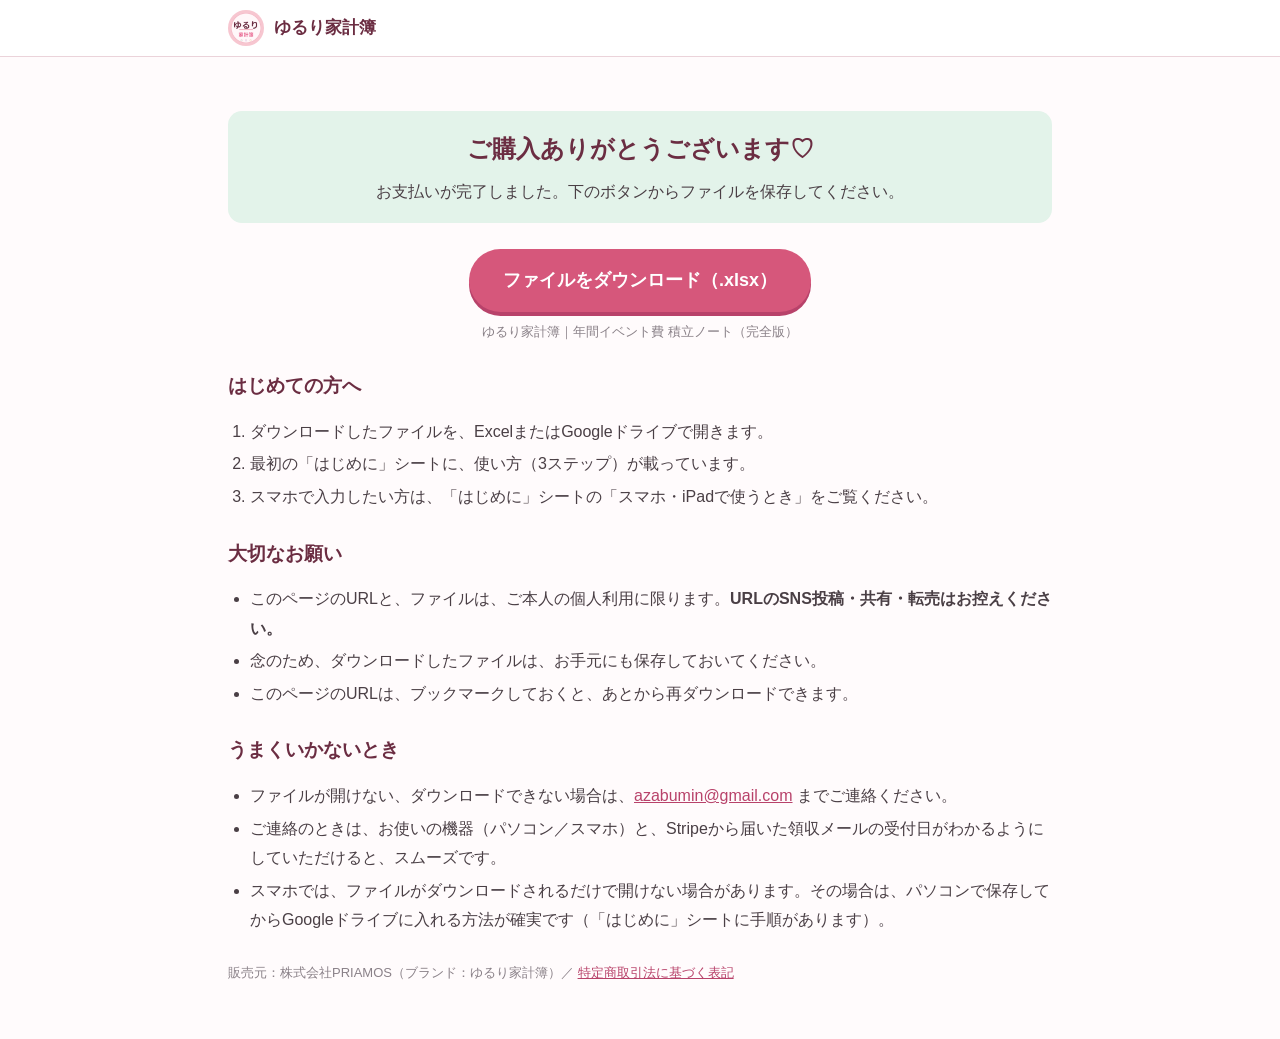
==== d/b08ef48af299823381ae/index.html @ 0afad3a7 "Add files via upload" ====
<!doctype html>
<html lang="ja">
<head>
<meta charset="utf-8">
<meta name="viewport" content="width=device-width,initial-scale=1">
<meta name="robots" content="noindex,nofollow,noarchive">
<meta name="referrer" content="no-referrer">
<title>ご購入ありがとうございます｜ゆるり家計簿</title>
<link rel="icon" href="../../img/favicon.png">
<link rel="stylesheet" href="../../style.css">
</head>
<body>
<header class="site">
  <div class="wrap">
    <img src="../../img/icon.png" alt="">
    <span class="brand">ゆるり家計簿</span>
  </div>
</header>

<main class="wrap doc" style="padding:34px 18px 50px">
  <div class="ok">
    <h1 style="margin:0 0 6px;font-size:24px">ご購入ありがとうございます♡</h1>
    <p style="margin:0">お支払いが完了しました。下のボタンからファイルを保存してください。</p>
  </div>

  <p style="text-align:center;margin:26px 0 8px">
    <a class="btn" href="yururi-kakeibo-event-fund-note.xlsx" download>ファイルをダウンロード（.xlsx）</a>
  </p>
  <p class="note" style="text-align:center">ゆるり家計簿｜年間イベント費 積立ノート（完全版）</p>

  <h2>はじめての方へ</h2>
  <ol>
    <li>ダウンロードしたファイルを、ExcelまたはGoogleドライブで開きます。</li>
    <li>最初の「はじめに」シートに、使い方（3ステップ）が載っています。</li>
    <li>スマホで入力したい方は、「はじめに」シートの「スマホ・iPadで使うとき」をご覧ください。</li>
  </ol>

  <h2>大切なお願い</h2>
  <ul>
    <li>このページのURLと、ファイルは、ご本人の個人利用に限ります。<b>URLのSNS投稿・共有・転売はお控えください。</b></li>
    <li>念のため、ダウンロードしたファイルは、お手元にも保存しておいてください。</li>
    <li>このページのURLは、ブックマークしておくと、あとから再ダウンロードできます。</li>
  </ul>

  <h2>うまくいかないとき</h2>
  <ul>
    <li>ファイルが開けない、ダウンロードできない場合は、<a href="mailto:azabumin@gmail.com?subject=%E3%80%90%E3%82%86%E3%82%8B%E3%82%8A%E5%AE%B6%E8%A8%88%E7%B0%BF%E3%80%91%E3%83%80%E3%82%A6%E3%83%B3%E3%83%AD%E3%83%BC%E3%83%89%E3%81%AE%E3%81%8A%E5%95%8F%E3%81%84%E5%90%88%E3%82%8F%E3%81%9B">azabumin@gmail.com</a> までご連絡ください。</li>
    <li>ご連絡のときは、お使いの機器（パソコン／スマホ）と、Stripeから届いた領収メールの受付日がわかるようにしていただけると、スムーズです。</li>
    <li>スマホでは、ファイルがダウンロードされるだけで開けない場合があります。その場合は、パソコンで保存してからGoogleドライブに入れる方法が確実です（「はじめに」シートに手順があります）。</li>
  </ul>

  <p class="note" style="margin-top:26px">販売元：株式会社PRIAMOS（ブランド：ゆるり家計簿）／ <a href="../../tokusho.html">特定商取引法に基づく表記</a></p>
</main>
</body>
</html>
---- style.css ----
:root{
  --pink:#F7C6D0; --pink-d:#E98FA6; --pink-l:#FDECEF; --plum:#6B2D42; --txt:#4A3F45;
  --mute:#8A8188; --cream:#FFF7DB; --lav:#E9E3F5; --mint:#E3F3EA; --line:#EBD3DA; --white:#fff;
  --btn:#D6577B; --btn-d:#B8426A;
}
*{box-sizing:border-box}
html{color-scheme:light;scroll-behavior:smooth}
body{margin:0;background:#FFFBFC;color:var(--txt);line-height:1.85;font-size:16px;
  font-family:"Meiryo","メイリオ","Hiragino Kaku Gothic ProN","Hiragino Sans","Noto Sans JP",sans-serif;
  -webkit-text-size-adjust:100%}
img{max-width:100%;height:auto}
a{color:var(--btn-d)}
.wrap{max-width:860px;margin:0 auto;padding:0 18px}
header.site{background:var(--white);border-bottom:1px solid var(--line)}
header.site .wrap{display:flex;align-items:center;gap:10px;padding-top:10px;padding-bottom:10px}
header.site img{width:36px;height:36px;border-radius:50%}
header.site .brand{font-weight:700;color:var(--plum);text-decoration:none;font-size:17px}
header.site nav{margin-left:auto;font-size:14px}
header.site nav a{margin-left:14px;text-decoration:none;color:var(--txt)}
.hero{background:linear-gradient(180deg,var(--pink) 0%,var(--pink-l) 100%);padding:44px 0 40px;text-align:center}
.hero .tag{display:inline-block;background:var(--white);color:var(--btn-d);border-radius:999px;padding:3px 14px;font-size:13px;font-weight:700;margin-bottom:14px}
.hero h1{margin:0 0 10px;color:var(--plum);font-size:clamp(24px,5.4vw,36px);line-height:1.45}
.hero .sub{margin:0 auto 22px;max-width:620px;font-size:16px}
.price{margin:6px 0 4px;color:var(--plum)}
.price b{font-size:40px}
.price small{font-size:15px}
.note{font-size:13px;color:var(--mute);margin:4px 0}
.btn{display:inline-block;background:var(--btn);color:#fff!important;text-decoration:none;font-weight:700;
  padding:15px 34px;border-radius:999px;font-size:18px;box-shadow:0 4px 0 var(--btn-d);border:0;cursor:pointer}
.btn:hover{background:var(--btn-d)}
.btn.sub{background:var(--white);color:var(--btn-d)!important;box-shadow:0 3px 0 var(--pink-d);border:2px solid var(--pink-d);font-size:16px;padding:12px 26px}
.btn[aria-disabled="true"]{background:#c9bcc1;box-shadow:0 4px 0 #a99da2;pointer-events:none}
section{padding:42px 0}
section.alt{background:var(--pink-l)}
h2{color:var(--plum);font-size:clamp(21px,4.6vw,27px);text-align:center;margin:0 0 6px;line-height:1.5}
h2::after{content:"";display:block;width:56px;height:4px;background:var(--pink);border-radius:2px;margin:10px auto 0}
.lead{text-align:center;color:var(--mute);margin:12px 0 26px;font-size:15px}
.grid{display:grid;gap:14px}
@media(min-width:640px){.grid.c2{grid-template-columns:1fr 1fr}.grid.c3{grid-template-columns:1fr 1fr 1fr}}
.card{background:var(--white);border:1px solid var(--line);border-radius:16px;padding:18px 20px}
.card h3{margin:0 0 6px;font-size:17px;color:var(--plum)}
.card p{margin:0;font-size:15px}
.card .ico{font-size:26px;line-height:1;margin-bottom:6px}
.steps{counter-reset:s;display:grid;gap:12px}
.steps .card{position:relative;padding-left:64px}
.steps .card::before{counter-increment:s;content:counter(s);position:absolute;left:18px;top:16px;width:34px;height:34px;border-radius:50%;
  background:var(--pink-d);color:#fff;font-weight:700;display:flex;align-items:center;justify-content:center}
.shot{background:var(--white);border:1px solid var(--line);border-radius:14px;padding:10px;box-shadow:0 6px 18px rgba(107,45,66,.10)}
.shot img{display:block;border-radius:8px}
.cap{font-size:13px;color:var(--mute);text-align:center;margin:8px 0 0}
table.t{width:100%;border-collapse:collapse;background:var(--white);font-size:15px}
table.t th,table.t td{border:1px solid var(--line);padding:10px 12px;text-align:left;vertical-align:top}
table.t th{background:var(--pink-l);color:var(--plum);width:28%;white-space:nowrap}
.buy{background:var(--white);border:2px solid var(--pink-d);border-radius:20px;padding:26px 22px;text-align:center}
.buy ul{list-style:none;padding:0;margin:14px auto 18px;max-width:440px;text-align:left}
.buy li{padding:3px 0 3px 26px;position:relative;font-size:15px}
.buy li::before{content:"✓";position:absolute;left:4px;color:var(--btn);font-weight:700}
.box{background:var(--cream);border-radius:14px;padding:14px 18px;font-size:14px;margin-top:16px}
details{background:var(--white);border:1px solid var(--line);border-radius:12px;margin:10px 0;padding:2px 16px}
summary{cursor:pointer;font-weight:700;color:var(--plum);padding:12px 0}
details p{margin:0 0 12px;font-size:15px}
footer.site{background:var(--plum);color:#f3e3e8;padding:30px 0;font-size:14px;text-align:center}
footer.site a{color:#fff;margin:0 8px}
footer.site p{margin:6px 0}
.doc h1{color:var(--plum);font-size:26px;margin:30px 0 8px}
.doc h2{text-align:left;font-size:19px;margin:28px 0 8px}
.doc h2::after{display:none}
.doc ul,.doc ol{padding-left:22px}
.doc li{margin:3px 0}
.toc{background:var(--white);border:1px solid var(--line);border-radius:12px;padding:10px 18px;margin:14px 0 0;font-size:14px}
.ok{background:var(--mint);border-radius:14px;padding:16px 20px;text-align:center;margin:20px 0}
header.site .brand{white-space:nowrap}
header.site nav{white-space:nowrap}
@media(max-width:520px){
  header.site nav a:first-child{display:none}
  header.site nav a{margin-left:0;font-size:13px}
  header.site .brand{font-size:16px}
}
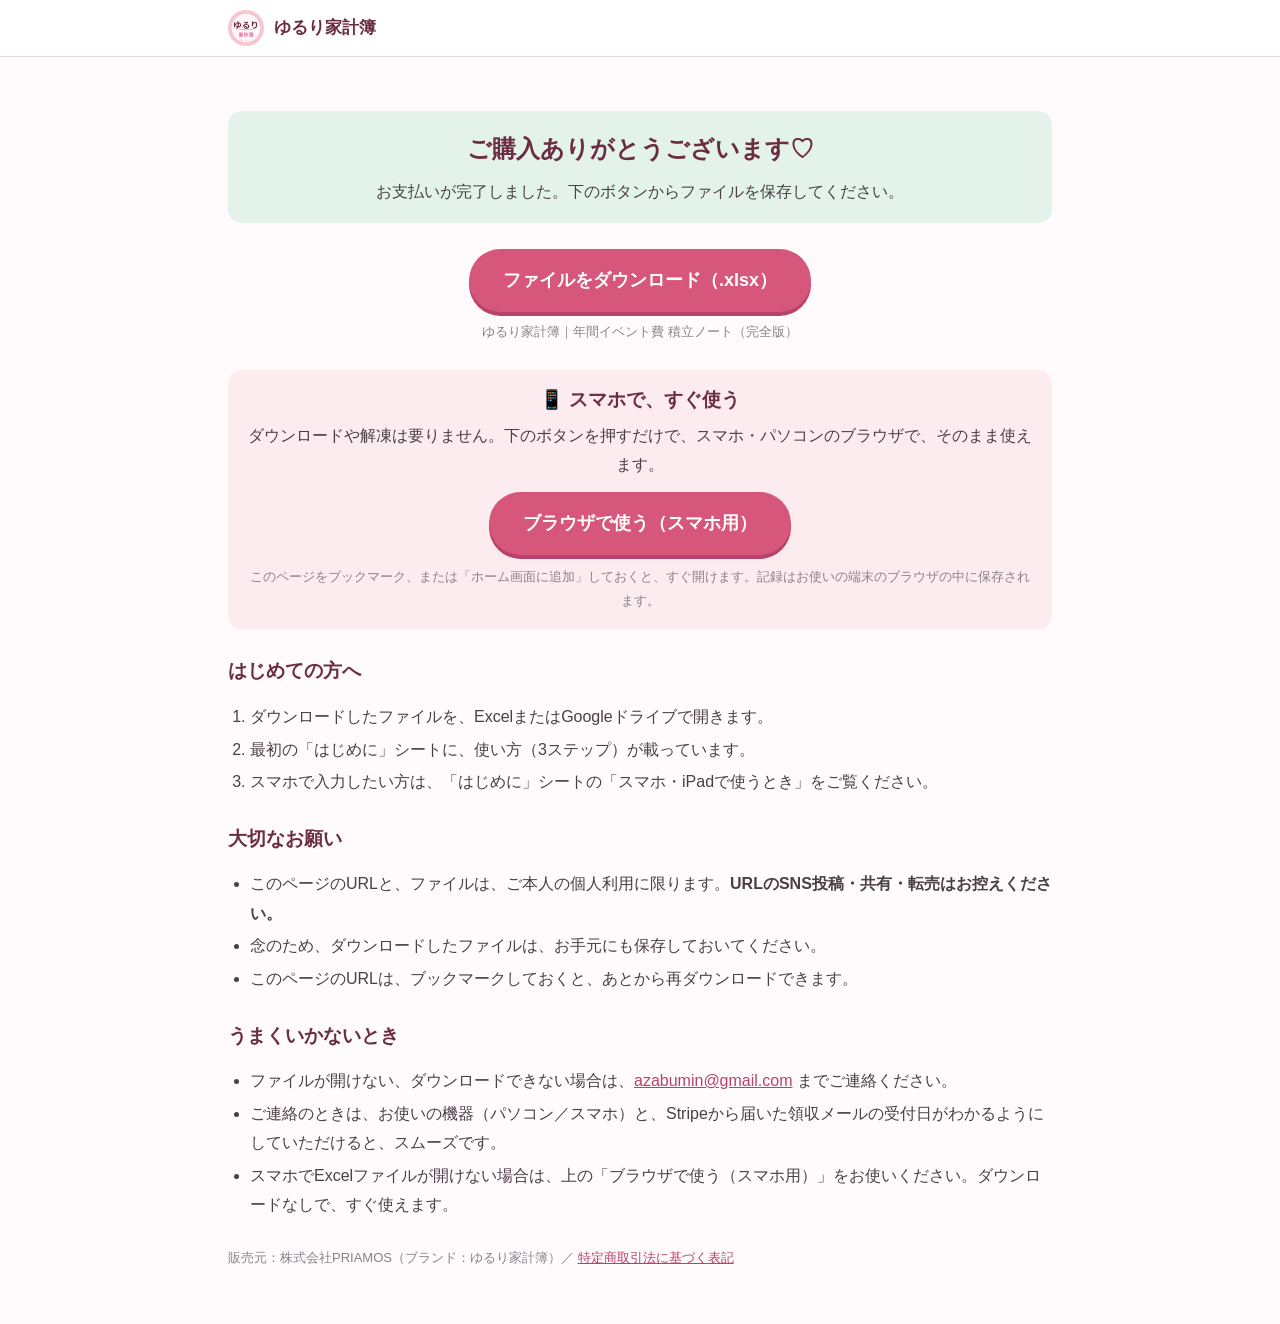
==== commit 2a39f5b6: "Add files via upload" ====
--- a/d/b08ef48af299823381ae/index.html
+++ b/d/b08ef48af299823381ae/index.html
@@ -28,6 +28,13 @@
   </p>
   <p class="note" style="text-align:center">ゆるり家計簿｜年間イベント費 積立ノート（完全版）</p>
 
+  <div class="ok" style="background:var(--pink-l);margin-top:26px">
+    <h2 style="margin:0 0 6px;text-align:center;font-size:19px">📱 スマホで、すぐ使う</h2>
+    <p style="margin:0 0 12px">ダウンロードや解凍は要りません。下のボタンを押すだけで、スマホ・パソコンのブラウザで、そのまま使えます。</p>
+    <p style="margin:0"><a class="btn" href="app/">ブラウザで使う（スマホ用）</a></p>
+    <p class="note" style="margin:10px 0 0">このページをブックマーク、または「ホーム画面に追加」しておくと、すぐ開けます。記録はお使いの端末のブラウザの中に保存されます。</p>
+  </div>
+
   <h2>はじめての方へ</h2>
   <ol>
     <li>ダウンロードしたファイルを、ExcelまたはGoogleドライブで開きます。</li>
@@ -46,7 +53,7 @@
   <ul>
     <li>ファイルが開けない、ダウンロードできない場合は、<a href="mailto:azabumin@gmail.com?subject=%E3%80%90%E3%82%86%E3%82%8B%E3%82%8A%E5%AE%B6%E8%A8%88%E7%B0%BF%E3%80%91%E3%83%80%E3%82%A6%E3%83%B3%E3%83%AD%E3%83%BC%E3%83%89%E3%81%AE%E3%81%8A%E5%95%8F%E3%81%84%E5%90%88%E3%82%8F%E3%81%9B">azabumin@gmail.com</a> までご連絡ください。</li>
     <li>ご連絡のときは、お使いの機器（パソコン／スマホ）と、Stripeから届いた領収メールの受付日がわかるようにしていただけると、スムーズです。</li>
-    <li>スマホでは、ファイルがダウンロードされるだけで開けない場合があります。その場合は、パソコンで保存してからGoogleドライブに入れる方法が確実です（「はじめに」シートに手順があります）。</li>
+    <li>スマホでExcelファイルが開けない場合は、上の「ブラウザで使う（スマホ用）」をお使いください。ダウンロードなしで、すぐ使えます。</li>
   </ul>
 
   <p class="note" style="margin-top:26px">販売元：株式会社PRIAMOS（ブランド：ゆるり家計簿）／ <a href="../../tokusho.html">特定商取引法に基づく表記</a></p>
